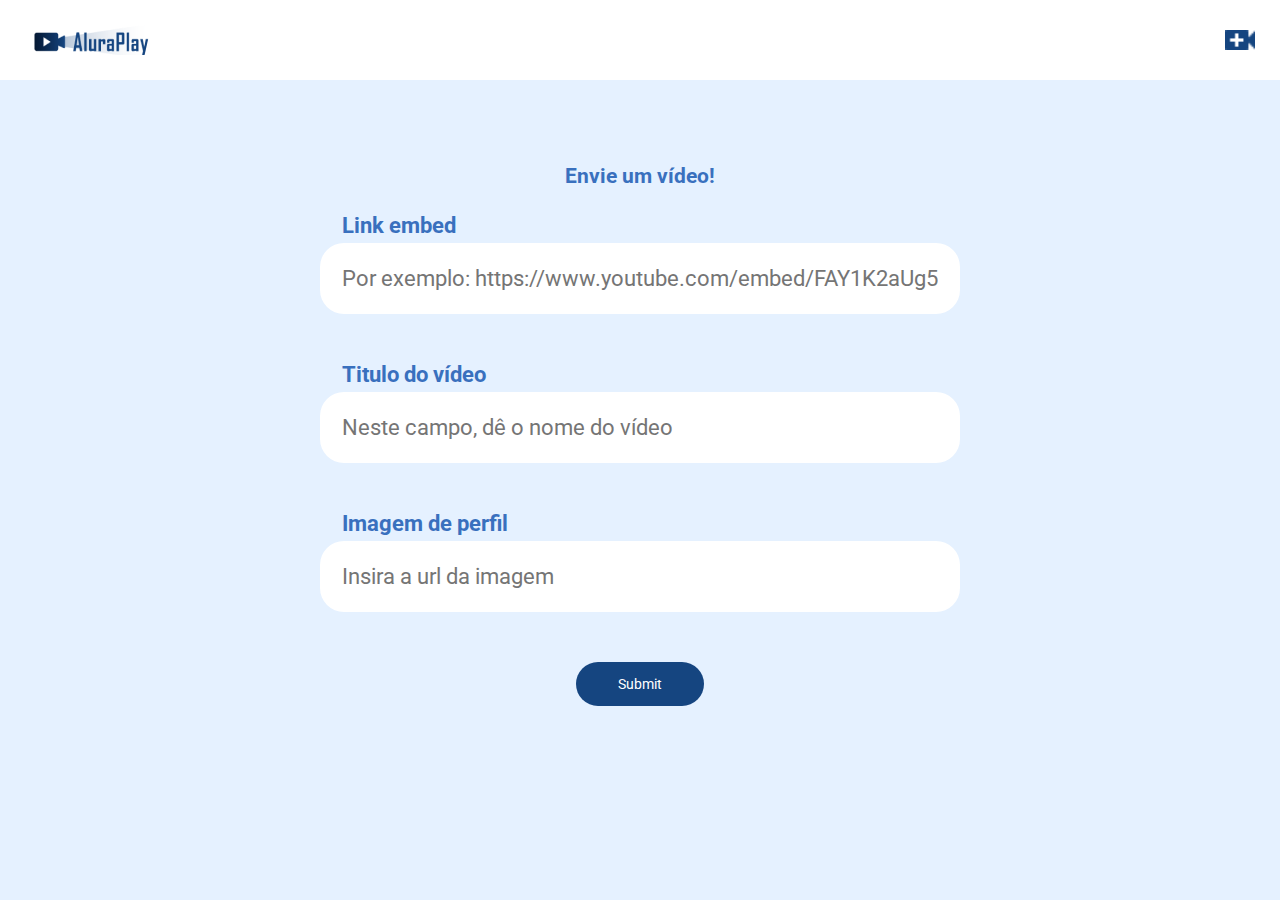
==== pages/enviar-video.html @ 696098c8 "first commit" ====
<!DOCTYPE html>
<html lang="pt-br">

<head>
    <meta charset="UTF-8">
    <meta http-equiv="X-UA-Compatible" content="IE=edge">
    <meta name="viewport" content="width=device-width, initial-scale=1.0">
    <link href="https://fonts.googleapis.com/css2?family=Roboto:wght@400;700&display=swap" rel="stylesheet">
    <link rel="stylesheet" href="../css/reset.css">
    <link rel="stylesheet" href="../css/estilos.css">
    <link rel="stylesheet" href="../css/estilos-form.css">
    <link rel="stylesheet" href="../css/flexbox.css">
    <title>AluraPlay</title>
    <link rel="shortcut icon" href="./img/favicon.ico" type="image/x-icon">
</head>

<body>

    <!-- Cabecalho -->
    <header>

        <nav class="cabecalho">
            <a class="logo" href="../index.html"></a>

            <div class="cabecalho__icones">
                <a href="./enviar-video.html" class="cabecalho__videos"></a>
            </div>
        </nav>

    </header>

    <main class="container">

        <form class="container__formulario">
            <h2 class="formulario__titulo">Envie um vídeo!</h3>
                <div class="formulario__campo">
                    <label class="campo__etiqueta" for="url">Link embed</label>
                    <input name="url" class="campo__escrita" required
                        placeholder="Por exemplo: https://www.youtube.com/embed/FAY1K2aUg5g" id='url' />
                </div>


                <div class="formulario__campo">
                    <label class="campo__etiqueta" for="titulo">Titulo do vídeo</label>
                    <input name="titulo" class="campo__escrita" required placeholder="Neste campo, dê o nome do vídeo"
                        id='titulo' />
                </div>

                <div class="formulario__campo">
                    <label class="campo__etiqueta" for="imagem">Imagem de perfil</label>
                    <input name="imagem" class="campo__escrita" required placeholder="Insira a url da imagem"
                        id='imagem' />
                </div>

                <input class="formulario__botao" type="submit" />
        </form>

    </main>

</body>

</html>
---- css/estilos.css ----
*,
*::before,
*::after {
    --azul-escuro: #154580;
    --azul-medio: #3970BE;
    --azul-claro: #E5F1FF;
    --cinza-texto: #444444;
    --cinza-claro: #ECECEC;
    box-sizing: border-box;
}

body {
    font-family: Roboto, Arial, Helvetica, sans-serif;
    background-color: var(--azul-claro);
    position: relative;
    width: 100%;
    height: 100vh;
    overflow: auto;
    font-size: 14px;
    color: white;
    box-sizing: border-box;
    text-align: center;
}

/* ESTILOS DO HEADER */

.cabecalho {
    background-color: white;
    position: fixed;
    top: 0;
    height: 80px;
    width: 100%;
    padding: 0 25px;
    z-index: 2;
}

.logo {
    background-image: url(../img/cabecalho/Logo.png);
    background-repeat: no-repeat;
    padding: 15px 65px;
    cursor: pointer;
}


.cabecalho__videos {
    background-image: url(../img/cabecalho/video_call.png);
    background-size: contain;
    background-repeat: no-repeat;
    background-position: center;
    padding: 15px;
}

/* ESTILOS DA SEÇÃO VÍDEOS */

.videos__container {
    color: black;
}

.mensagem {
    display: grid;
    align-items: center;
    justify-content: center;
    height: 100vh;
}

.mensagem__imagem {
    width: 30%;
}

.mensagem__titulo {
    color: var(--azul-medio);
    font-weight: bold;
    font-size: 21px;
}

.pesquisar__input {
    width: 260px;
    height: 32px;
    border: 1px solid rgb(211, 211, 211);
    font-size: 16px;
    padding: 3px 8px;
    border: 1px solid rgb(211, 211, 211);
    color: var(--azul-escuro);
}

.pesquisar__botao {
    background-image: url(../img/cabecalho/search.png);
    background-repeat: no-repeat;
    background-position: center;
    border: 1px solid rgb(211, 211, 211);
    background-color: #F9F9F9;
    border-left: none;
    padding: 15px 15px;
    cursor: pointer;
}

.cabecalho__pesquisar {
    display: flex;
    justify-content: center;
}

@media(min-width: 834px) {

    body {
        height: 100vh;
    }

}
---- css/estilos-form.css ----
.container {
    display: grid;
    align-items: center;
    justify-content: center;
    height: 100vh;
}

.container__formulario {
    margin: 3em 0;
    display: flex;
    flex-direction: column;
    align-items: center;
    justify-content: center;
    text-align: initial;
}

.formulario__campo {
    margin: 1em;
    font-size: 1.6em;
}

.formulario__titulo {
    color: var(--azul-medio);
    font-weight: bold;
    font-size: 21px;
}

.campo__escrita {
    width: 50vw;
    border-radius: 24px;
    display: block;
    color: black;
    padding: 1em
}

.campo__etiqueta {
    line-height: 1.5;
    padding: 0 0 .1em 1em;
    font-weight: 700;
    color: var(--azul-medio);
}

.formulario__botao {
    padding: 1em 3em;
    margin: 2em 0;
    border-radius: 24px;
    background-color: var(--azul-escuro);
}
---- css/flexbox.css ----
/* Aula 1 */
.cabecalho {
    display: flex;
    justify-content: space-between;
    align-items: center;
}






/* SEÇÃO VÍDEOS */

.videos__container {
    display: flex;
    flex-wrap: wrap;
    gap: 10px;
    z-index: 1;
    padding: 153px 20px 10px 20px;
}

.videos__item {
    flex-grow: 1;
    height: 303px;
    width: 300px;
}

/* grid vídeos */

.descricao-video {
    margin-top: 1rem;
    display: grid;
    text-align: start;
    column-gap: 1rem;
    row-gap: 10px;
    grid-template-columns: auto 1fr;
}

.descricao-video img {
    grid-area: 1 / 1 / 3 / 2;
}

.descricao-video h3 {
    grid-area: 1 / 2 / 2 / 3;
    font-weight: 700;
    color: #444444;
}

.descricao-video p {
    grid-area: 2 / 2 / 3 / 3;
    font-size: 14px;
    color: #444444;
}

.descricao-video img {
    width: 2em;
    height: 2em;
    border-radius: 100%;
}

@media(min-width: 834px) {

    .videos__container {
        padding-left: 10%;
        padding-right: 10%;
    }
}

@media(min-width: 1440px) {
    .videos__item {
        width: 288px;
    }
}
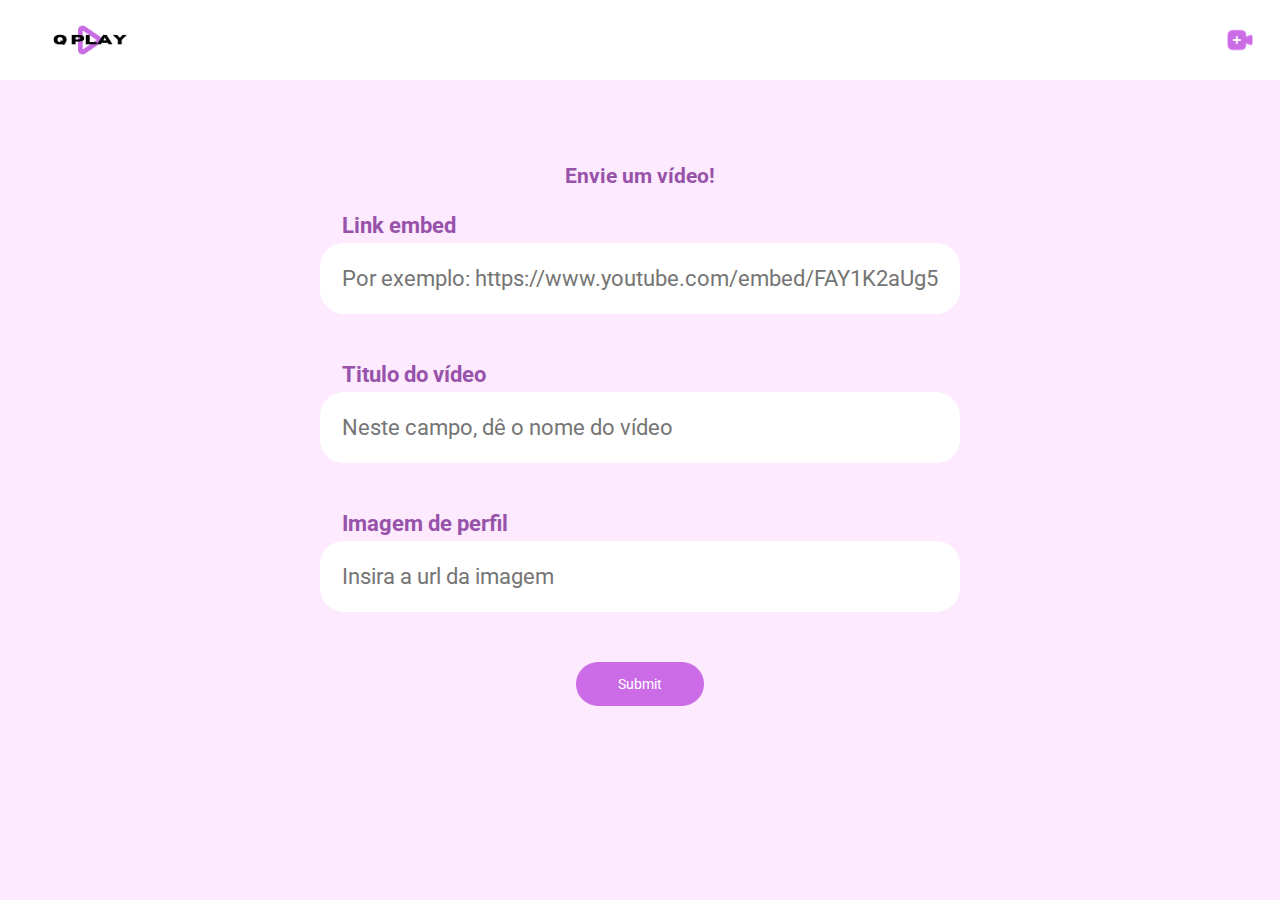
==== commit 17435231: "requisicao post" ====
--- a/pages/enviar-video.html
+++ b/pages/enviar-video.html
@@ -31,32 +31,32 @@
 
     <main class="container">
 
-        <form class="container__formulario">
+        <form class="container__formulario" data-formulario>
             <h2 class="formulario__titulo">Envie um vídeo!</h3>
                 <div class="formulario__campo">
                     <label class="campo__etiqueta" for="url">Link embed</label>
                     <input name="url" class="campo__escrita" required
-                        placeholder="Por exemplo: https://www.youtube.com/embed/FAY1K2aUg5g" id='url' />
+                        placeholder="Por exemplo: https://www.youtube.com/embed/FAY1K2aUg5g" id='url' data-url />
                 </div>
 
 
                 <div class="formulario__campo">
                     <label class="campo__etiqueta" for="titulo">Titulo do vídeo</label>
                     <input name="titulo" class="campo__escrita" required placeholder="Neste campo, dê o nome do vídeo"
-                        id='titulo' />
+                        id='titulo' data-titulo />
                 </div>
 
                 <div class="formulario__campo">
                     <label class="campo__etiqueta" for="imagem">Imagem de perfil</label>
                     <input name="imagem" class="campo__escrita" required placeholder="Insira a url da imagem"
-                        id='imagem' />
+                        id='imagem' data-imagem />
                 </div>
 
                 <input class="formulario__botao" type="submit" />
         </form>
 
     </main>
-
+    <script src="../js/criarVideo.js" type="module"></script>
 </body>
 
 </html>--- a/css/estilos.css
+++ b/css/estilos.css
@@ -1,108 +1,109 @@
 *,
 *::before,
 *::after {
-    --azul-escuro: #154580;
-    --azul-medio: #3970BE;
-    --azul-claro: #E5F1FF;
-    --cinza-texto: #444444;
-    --cinza-claro: #ECECEC;
-    box-sizing: border-box;
+  --azul-escuro: #cb6ce6;
+  --azul-medio: #9753aa;
+  --azul-claro: #feeafe;
+  --cinza-texto: #444444;
+  --cinza-claro: #ececec;
+  box-sizing: border-box;
 }
 
 body {
-    font-family: Roboto, Arial, Helvetica, sans-serif;
-    background-color: var(--azul-claro);
-    position: relative;
-    width: 100%;
-    height: 100vh;
-    overflow: auto;
-    font-size: 14px;
-    color: white;
-    box-sizing: border-box;
-    text-align: center;
+  font-family: Roboto, Arial, Helvetica, sans-serif;
+  background-color: var(--azul-claro);
+  position: relative;
+  width: 100%;
+  height: 100vh;
+  overflow: auto;
+  font-size: 14px;
+  color: white;
+  box-sizing: border-box;
+  text-align: center;
 }
 
 /* ESTILOS DO HEADER */
 
 .cabecalho {
-    background-color: white;
-    position: fixed;
-    top: 0;
-    height: 80px;
-    width: 100%;
-    padding: 0 25px;
-    z-index: 2;
+  background-color: rgb(255, 255, 255);
+  position: fixed;
+  top: 0;
+  height: 80px;
+  width: 100%;
+  padding: 0 25px;
+  z-index: 2;
 }
 
 .logo {
-    background-image: url(../img/cabecalho/Logo.png);
-    background-repeat: no-repeat;
-    padding: 15px 65px;
-    cursor: pointer;
+  background-image: url(../img/cabecalho/Q_Play-removebg-preview.png);
+  background-position: center;
+  background-size: cover;
+  background-repeat: no-repeat;
+  padding: 15px 65px;
+  cursor: pointer;
 }
 
-
 .cabecalho__videos {
-    background-image: url(../img/cabecalho/video_call.png);
-    background-size: contain;
-    background-repeat: no-repeat;
-    background-position: center;
-    padding: 15px;
+  background-image: url(../img/cabecalho/videocamera-add-svgrepo-com.png);
+  background-size: contain;
+  background-repeat: no-repeat;
+  background-position: center;
+  padding: 15px;
 }
 
 /* ESTILOS DA SEÇÃO VÍDEOS */
 
 .videos__container {
-    color: black;
+  color: rgb(0, 0, 0);
 }
 
 .mensagem {
-    display: grid;
-    align-items: center;
-    justify-content: center;
-    height: 100vh;
+  background-color: #f2ffc8;
+  display: grid;
+  align-items: center;
+  justify-content: center;
+  height: 100vh;
 }
 
 .mensagem__imagem {
-    width: 30%;
+  width: 30%;
 }
 
 .mensagem__titulo {
-    color: var(--azul-medio);
-    font-weight: bold;
-    font-size: 21px;
+  color: var(--azul-medio);
+  font-weight: bold;
+  font-size: 21px;
 }
 
 .pesquisar__input {
-    width: 260px;
-    height: 32px;
-    border: 1px solid rgb(211, 211, 211);
-    font-size: 16px;
-    padding: 3px 8px;
-    border: 1px solid rgb(211, 211, 211);
-    color: var(--azul-escuro);
+  width: 30vw;
+  height: 35px;
+  border: 1px solid rgb(211, 211, 211);
+  border-radius: 13px;
+  font-size: 16px;
+  padding: 3px 15px;
+  color: var(--cinza-texto);
 }
 
 .pesquisar__botao {
-    background-image: url(../img/cabecalho/search.png);
-    background-repeat: no-repeat;
-    background-position: center;
-    border: 1px solid rgb(211, 211, 211);
-    background-color: #F9F9F9;
-    border-left: none;
-    padding: 15px 15px;
-    cursor: pointer;
+  background-image: url(../img/cabecalho/search-svgrepo-com.png);
+  background-size: 30px 30px;
+  background-repeat: no-repeat;
+  background-position: center;
+
+  border-left: none;
+  padding: 15px 15px;
+  cursor: pointer;
 }
 
 .cabecalho__pesquisar {
-    display: flex;
-    justify-content: center;
+  display: flex;
+  justify-content: center;
+  gap: 5px;
 }
 
-@media(min-width: 834px) {
-
-    body {
-        height: 100vh;
-    }
-
-}+@media (min-width: 834px) {
+  body {
+    height: 100vh;
+  }
+}
